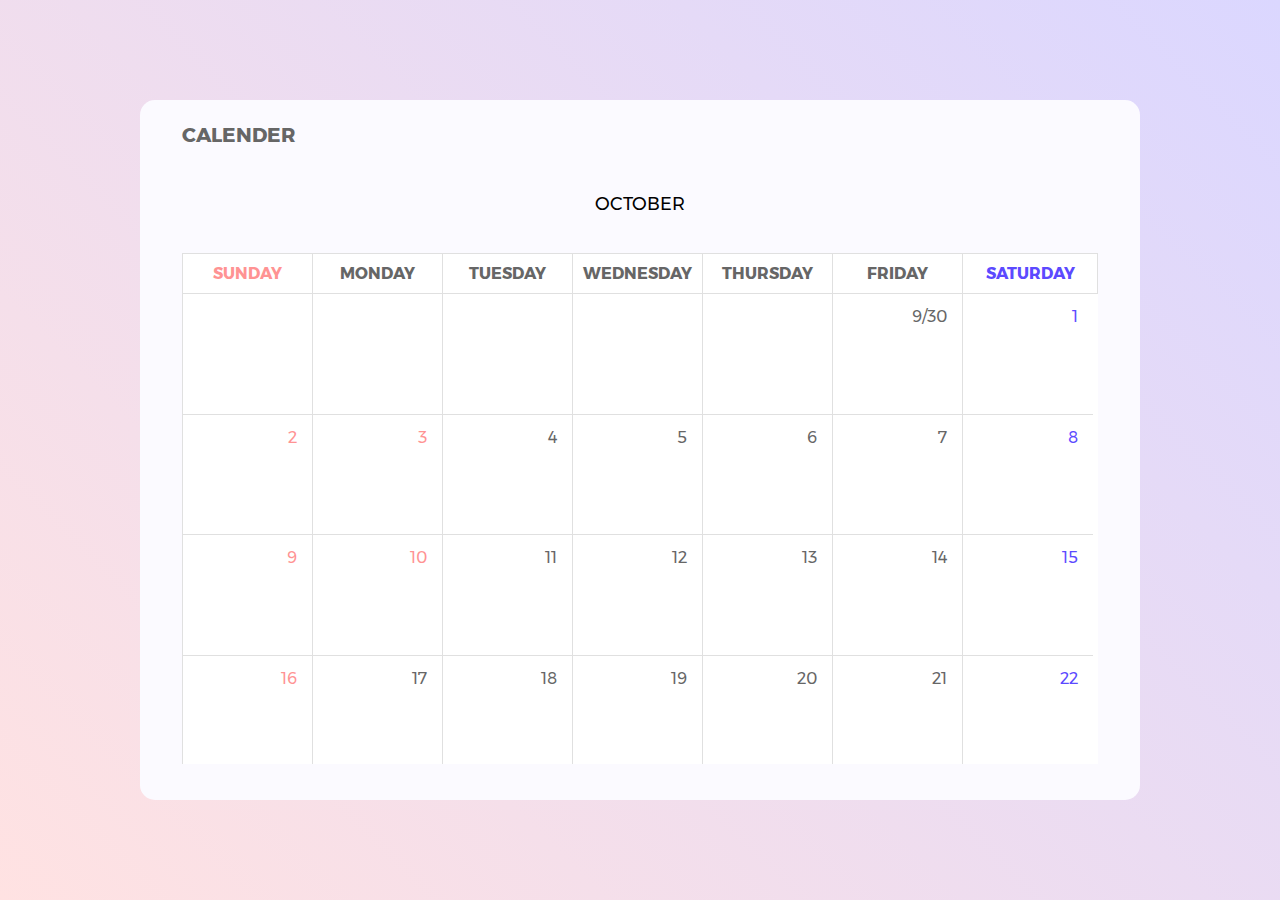
==== index.html @ 1f47ea89 "commit" ====
<!DOCTYPE html>
<html lang="ko">
<head>
    <meta charset="UTF-8">
    <title>예약 캘린더</title>
    <link rel="stylesheet" href="css/style.min.css">
</head>
<body>
    <div class="wrap">
        <div class="inner">
            <h1 class="title">CALENDER</h1>
            <div class="month">OCTOBER</div>
            <table summary="calender">
                <caption>calender</caption>
                <thead>
                    <tr>
                        <th scope="col">SUNDAY</th>
                        <th scope="col">MONDAY</th>
                        <th scope="col">TUESDAY</th>
                        <th scope="col">WEDNESDAY</th>
                        <th scope="col">THURSDAY</th>
                        <th scope="col">FRIDAY</th>
                        <th scope="col">SATURDAY</th>
                    </tr>
                </thead>
                <tbody>
                    <tr>
                        <td></td>
                        <td></td>
                        <td></td>
                        <td></td>
                        <td></td>
                        <td><span>9/30</span></td>
                        <td><span>1</span></td>
                    </tr>
                    <tr>
                        <td><span>2</span></td>
                        <td><span class="holiday">3</span></td>
                        <td><span>4</span></td>
                        <td><span>5</span></td>
                        <td><span>6</span></td>
                        <td><span>7</span></td>
                        <td><span>8</span></td>
                    </tr>
                    <tr>
                        <td><span>9</span></td>
                        <td><span class="holiday">10</span></td>
                        <td><span>11</span></td>
                        <td><span>12</span></td>
                        <td><span>13</span></td>
                        <td><span>14</span></td>
                        <td><span>15</span></td>
                    </tr>
                    <tr>
                        <td><span>16</span></td>
                        <td><span>17</span></td>
                        <td><span>18</span></td>
                        <td><span>19</span></td>
                        <td><span>20</span></td>
                        <td><span>21</span></td>
                        <td><span>22</span></td>
                    </tr>
                    <tr>
                        <td><span>23</span></td>
                        <td><span>24</span></td>
                        <td><span>25</span></td>
                        <td><span>26</span></td>
                        <td><span>27</span></td>
                        <td><span>28</span></td>
                        <td><span>29</span></td>
                    </tr>
                    <tr>
                        <td><span>30</span></td>
                        <td><span>31</span></td>
                        <td></td>
                        <td></td>
                        <td></td>
                        <td></td>
                        <td></td>
                    </tr>
                </tbody>
            </table>
        </div>
    </div>
    <script src="js/jquery.min.js"></script>
    <script src="js/script.js"></script>
</body>
</html>
---- css/style.min.css ----
@font-face{font-family:"Montserrat";font-style:normal;font-weight:100;src:url("../fonts/Montserrat-Thin.ttf") format("truetype")}@font-face{font-family:"Montserrat";font-style:normal;font-weight:200;src:url("../fonts/Montserrat-ExtraLight.ttf") format("truetype")}@font-face{font-family:"Montserrat";font-style:normal;font-weight:300;src:url("../fonts/Montserrat-Light.ttf") format("truetype")}@font-face{font-family:"Montserrat";font-style:normal;font-weight:400;src:url("../fonts/Montserrat-Regular.ttf") format("truetype")}@font-face{font-family:"Montserrat";font-style:normal;font-weight:500;src:url("../fonts/Montserrat-Medium.ttf") format("truetype")}@font-face{font-family:"Montserrat";font-style:normal;font-weight:600;src:url("../fonts/Montserrat-SemiBold.ttf") format("truetype")}@font-face{font-family:"Montserrat";font-style:normal;font-weight:700;src:url("../fonts/Montserrat-Bold.ttf") format("truetype")}@font-face{font-family:"Montserrat";font-style:normal;font-weight:800;src:url("../fonts/Montserrat-ExtraBold.ttf") format("truetype")}@font-face{font-family:"Montserrat";font-style:normal;font-weight:900;src:url("../fonts/Montserrat-Black.ttf") format("truetype")}@font-face{font-family:"NotoSansKR";font-style:normal;font-weight:100;src:url("../fonts/NotoSansKR-Thin.woff") format("woff")}@font-face{font-family:"NotoSansKR";font-style:normal;font-weight:300;src:url("../fonts/NotoSansKR-Light.woff") format("woff")}@font-face{font-family:"NotoSansKR";font-style:normal;font-weight:400;src:url("../fonts/NotoSansKR-Regular.woff") format("woff")}@font-face{font-family:"NotoSansKR";font-style:normal;font-weight:500;src:url("../fonts/NotoSansKR-Medium.woff") format("woff")}@font-face{font-family:"NotoSansKR";font-style:normal;font-weight:700;src:url("../fonts/NotoSansKR-Bold.woff") format("woff")}@font-face{font-family:"NotoSansKR";font-style:normal;font-weight:900;src:url("../fonts/NotoSansKR-Black.woff") format("woff")}*{box-sizing:border-box}html,body,div,span,applet,object,iframe,h1,h2,h3,h4,h5,h6,p,blockquote,pre,a,abbr,acronym,address,big,cite,code,del,dfn,em,img,ins,kbd,q,s,samp,small,strike,strong,sub,sup,tt,var,b,u,i,center,dl,dt,dd,ol,ul,li,fieldset,form,label,legend,table,caption,tbody,tfoot,thead,tr,th,td,article,aside,canvas,details,embed,figure,figcaption,footer,header,hgroup,menu,nav,output,ruby,section,summary,time,mark,audio,video,::placeholder,input,select,option,textarea{margin:0;padding:0;border:0;font-family:"Montserrat","NotoSansKR",sans-serif;font-style:normal;vertical-align:baseline}article,aside,details,figcaption,figure,footer,header,hgroup,menu,nav,section{display:block}body{line-height:1;font-size:100%}ol,ul{list-style:none}blockquote,q{quotes:none}blockquote:before,blockquote:after,q:before,q:after{content:"";content:none}table{border-collapse:collapse;border-spacing:0;margin:0}a{text-decoration:none}input:focus,select:focus,textarea:focus{outline:none}.wrap{display:flex;align-items:center;justify-content:center;width:100%;min-width:1000px;height:100vh;background:linear-gradient(45deg, #ffe2e2, #dbd7ff)}.inner{width:1000px;height:700px;padding:25px 42px;background-color:#fbfaff;border-radius:15px;text-align:center}.title{padding-bottom:50px;color:#666;font-size:20px;text-align:left}.month{font-size:18px;padding-bottom:40px}table{width:100%;background-color:#fff}table caption{display:none}table th,table td{border:1px solid #e0e0e0;color:#666;width:130px}table th:nth-child(1),table th .holiday,table td:nth-child(1),table td .holiday{color:#ff9393}table th:nth-child(7),table td:nth-child(7){color:#5c4aff}table thead{float:left}table thead th{height:40px;padding:12px 0 0}table thead th:nth-child(7){width:135px}table tbody{overflow-x:hidden;overflow-y:auto;float:left;height:470px}table tbody tr{display:table;width:100%}table tbody td{border-top:none;height:120px;padding:15px;text-align:right}table tbody td:nth-child(7){border-right:0}table tbody::-webkit-scrollbar{width:5px;background-color:#dbd7ff}table tbody::-webkit-scrollbar-thumb{height:30%;background:#b4acff;border-radius:10px}
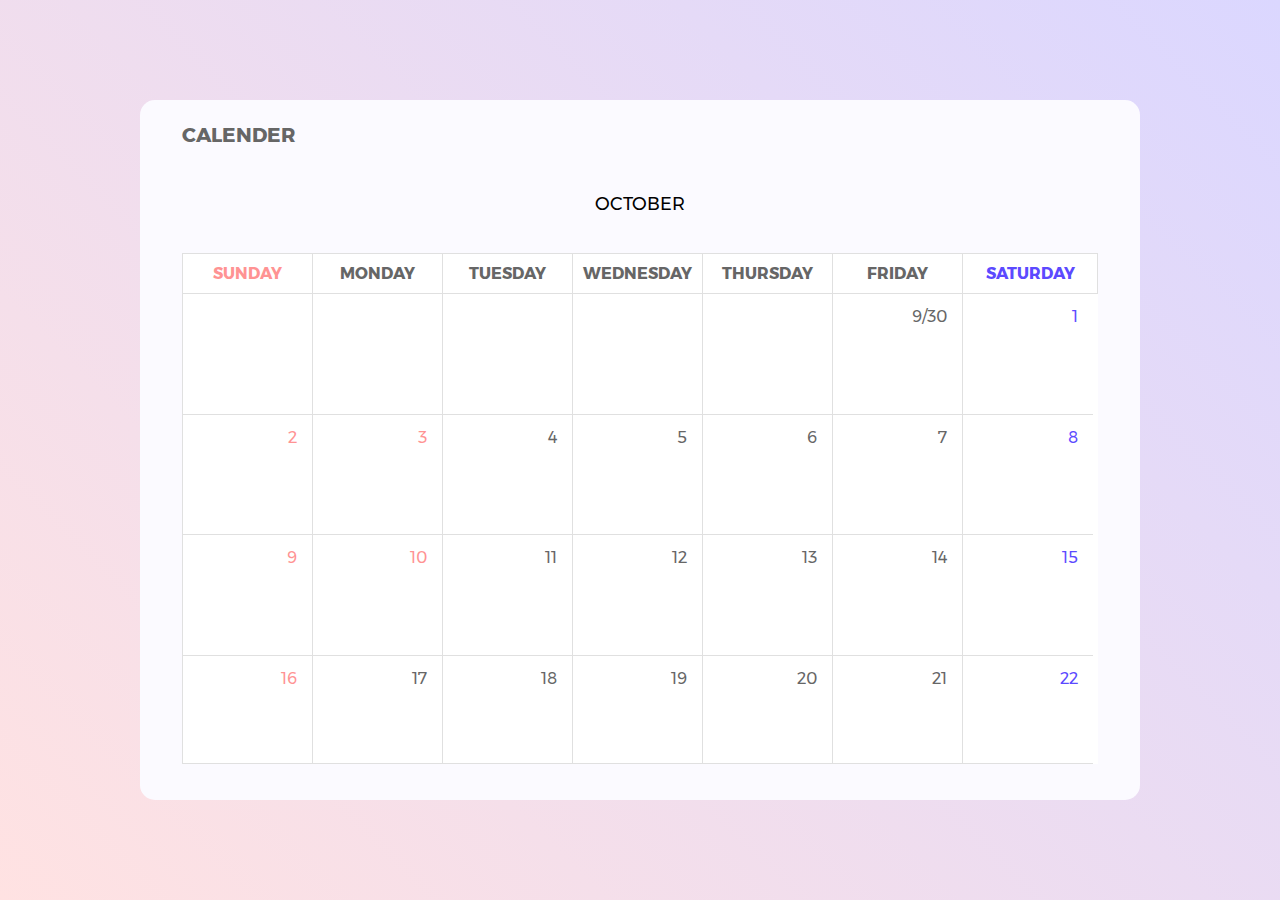
==== commit 2c0ce27e: "commit" ====
--- a/index.html
+++ b/index.html
@@ -30,48 +30,176 @@
                         <td></td>
                         <td></td>
                         <td></td>
-                        <td><span>9/30</span></td>
-                        <td><span>1</span></td>
-                    </tr>
-                    <tr>
-                        <td><span>2</span></td>
-                        <td><span class="holiday">3</span></td>
-                        <td><span>4</span></td>
-                        <td><span>5</span></td>
-                        <td><span>6</span></td>
-                        <td><span>7</span></td>
-                        <td><span>8</span></td>
-                    </tr>
-                    <tr>
-                        <td><span>9</span></td>
-                        <td><span class="holiday">10</span></td>
-                        <td><span>11</span></td>
-                        <td><span>12</span></td>
-                        <td><span>13</span></td>
-                        <td><span>14</span></td>
-                        <td><span>15</span></td>
-                    </tr>
-                    <tr>
-                        <td><span>16</span></td>
-                        <td><span>17</span></td>
-                        <td><span>18</span></td>
-                        <td><span>19</span></td>
-                        <td><span>20</span></td>
-                        <td><span>21</span></td>
-                        <td><span>22</span></td>
-                    </tr>
-                    <tr>
-                        <td><span>23</span></td>
-                        <td><span>24</span></td>
-                        <td><span>25</span></td>
-                        <td><span>26</span></td>
-                        <td><span>27</span></td>
-                        <td><span>28</span></td>
-                        <td><span>29</span></td>
-                    </tr>
-                    <tr>
-                        <td><span>30</span></td>
-                        <td><span>31</span></td>
+                        <td>
+                            <div>
+                                <span>9/30</span>
+                            </div>
+                        </td>
+                        <td>
+                            <div>
+                                <span>1</span>
+                            </div>
+                        </td>
+                    </tr>
+                    <tr>
+                        <td>
+                            <div>
+                                <span>2</span>
+                            </div>
+                        </td>
+                        <td>
+                            <div>
+                                <span class="holiday">3</span>
+                            </div>
+                        </td>
+                        <td>
+                            <div>
+                                <span>4</span>
+                            </div>
+                        </td>
+                        <td>
+                            <div>
+                                <span>5</span>
+                            </div>
+                        </td>
+                        <td>
+                            <div>
+                                <span>6</span>
+                            </div>
+                        </td>
+                        <td>
+                            <div>
+                                <span>7</span>
+                            </div>
+                        </td>
+                        <td>
+                            <div>
+                                <span>8</span>
+                            </div>
+                        </td>
+                    </tr>
+                    <tr>
+                        <td>
+                            <div>
+                                <span>9</span>
+                            </div>
+                        </td>
+                        <td>
+                            <div>
+                                <span class="holiday">10</span>
+                            </div>
+                        </td>
+                        <td>
+                            <div>
+                                <span>11</span>
+                            </div>
+                        </td>
+                        <td>
+                            <div>
+                                <span>12</span>
+                            </div>
+                        </td>
+                        <td>
+                            <div>
+                                <span>13</span>
+                            </div>
+                        </td>
+                        <td>
+                            <div>
+                                <span>14</span>
+                            </div>
+                        </td>
+                        <td>
+                            <div>
+                                <span>15</span>
+                            </div>
+                        </td>
+                    </tr>
+                    <tr>
+                        <td>
+                            <div>
+                                <span>16</span>
+                            </div>
+                        </td>
+                        <td>
+                            <div>
+                                <span>17</span>
+                            </div>
+                        </td>
+                        <td>
+                            <div>
+                                <span>18</span>
+                            </div>
+                        </td>
+                        <td>
+                            <div>
+                                <span>19</span>
+                            </div>
+                        </td>
+                        <td>
+                            <div>
+                                <span>20</span>
+                            </div>
+                        </td>
+                        <td>
+                            <div>
+                                <span>21</span>
+                            </div>
+                        </td>
+                        <td>
+                            <div>
+                                <span>22</span>
+                            </div>
+                        </td>
+                    </tr>
+                    <tr>
+                        <td>
+                            <div>
+                                <span>23</span>
+                            </div>
+                        </td>
+                        <td>
+                            <div>
+                                <span>24</span>
+                            </div>
+                        </td>
+                        <td>
+                            <div>
+                                <span>25</span>
+                            </div>
+                        </td>
+                        <td>
+                            <div>
+                                <span>26</span>
+                            </div>
+                        </td>
+                        <td>
+                            <div>
+                                <span>27</span>
+                            </div>
+                        </td>
+                        <td>
+                            <div>
+                                <span>28</span>
+                            </div>
+                        </td>
+                        <td>
+                            <div>
+                                <span>29</span>
+                            </div>
+                        </td>
+                    </tr>
+                    <tr>
+                        <td>
+                            <div>
+                                <span>30</span>
+                            </div>
+                        </td>
+                        <td>
+                            <div>
+                                <span>31</span>
+                            </div>
+                        </td>
                         <td></td>
                         <td></td>
                         <td></td>
--- a/css/style.min.css
+++ b/css/style.min.css
@@ -1 +1 @@
-@font-face{font-family:"Montserrat";font-style:normal;font-weight:100;src:url("../fonts/Montserrat-Thin.ttf") format("truetype")}@font-face{font-family:"Montserrat";font-style:normal;font-weight:200;src:url("../fonts/Montserrat-ExtraLight.ttf") format("truetype")}@font-face{font-family:"Montserrat";font-style:normal;font-weight:300;src:url("../fonts/Montserrat-Light.ttf") format("truetype")}@font-face{font-family:"Montserrat";font-style:normal;font-weight:400;src:url("../fonts/Montserrat-Regular.ttf") format("truetype")}@font-face{font-family:"Montserrat";font-style:normal;font-weight:500;src:url("../fonts/Montserrat-Medium.ttf") format("truetype")}@font-face{font-family:"Montserrat";font-style:normal;font-weight:600;src:url("../fonts/Montserrat-SemiBold.ttf") format("truetype")}@font-face{font-family:"Montserrat";font-style:normal;font-weight:700;src:url("../fonts/Montserrat-Bold.ttf") format("truetype")}@font-face{font-family:"Montserrat";font-style:normal;font-weight:800;src:url("../fonts/Montserrat-ExtraBold.ttf") format("truetype")}@font-face{font-family:"Montserrat";font-style:normal;font-weight:900;src:url("../fonts/Montserrat-Black.ttf") format("truetype")}@font-face{font-family:"NotoSansKR";font-style:normal;font-weight:100;src:url("../fonts/NotoSansKR-Thin.woff") format("woff")}@font-face{font-family:"NotoSansKR";font-style:normal;font-weight:300;src:url("../fonts/NotoSansKR-Light.woff") format("woff")}@font-face{font-family:"NotoSansKR";font-style:normal;font-weight:400;src:url("../fonts/NotoSansKR-Regular.woff") format("woff")}@font-face{font-family:"NotoSansKR";font-style:normal;font-weight:500;src:url("../fonts/NotoSansKR-Medium.woff") format("woff")}@font-face{font-family:"NotoSansKR";font-style:normal;font-weight:700;src:url("../fonts/NotoSansKR-Bold.woff") format("woff")}@font-face{font-family:"NotoSansKR";font-style:normal;font-weight:900;src:url("../fonts/NotoSansKR-Black.woff") format("woff")}*{box-sizing:border-box}html,body,div,span,applet,object,iframe,h1,h2,h3,h4,h5,h6,p,blockquote,pre,a,abbr,acronym,address,big,cite,code,del,dfn,em,img,ins,kbd,q,s,samp,small,strike,strong,sub,sup,tt,var,b,u,i,center,dl,dt,dd,ol,ul,li,fieldset,form,label,legend,table,caption,tbody,tfoot,thead,tr,th,td,article,aside,canvas,details,embed,figure,figcaption,footer,header,hgroup,menu,nav,output,ruby,section,summary,time,mark,audio,video,::placeholder,input,select,option,textarea{margin:0;padding:0;border:0;font-family:"Montserrat","NotoSansKR",sans-serif;font-style:normal;vertical-align:baseline}article,aside,details,figcaption,figure,footer,header,hgroup,menu,nav,section{display:block}body{line-height:1;font-size:100%}ol,ul{list-style:none}blockquote,q{quotes:none}blockquote:before,blockquote:after,q:before,q:after{content:"";content:none}table{border-collapse:collapse;border-spacing:0;margin:0}a{text-decoration:none}input:focus,select:focus,textarea:focus{outline:none}.wrap{display:flex;align-items:center;justify-content:center;width:100%;min-width:1000px;height:100vh;background:linear-gradient(45deg, #ffe2e2, #dbd7ff)}.inner{width:1000px;height:700px;padding:25px 42px;background-color:#fbfaff;border-radius:15px;text-align:center}.title{padding-bottom:50px;color:#666;font-size:20px;text-align:left}.month{font-size:18px;padding-bottom:40px}table{width:100%;background-color:#fff}table caption{display:none}table th,table td{border:1px solid #e0e0e0;color:#666;width:130px}table th:nth-child(1),table th .holiday,table td:nth-child(1),table td .holiday{color:#ff9393}table th:nth-child(7),table td:nth-child(7){color:#5c4aff}table thead{float:left}table thead th{height:40px;padding:12px 0 0}table thead th:nth-child(7){width:135px}table tbody{overflow-x:hidden;overflow-y:auto;float:left;height:470px}table tbody tr{display:table;width:100%}table tbody td{border-top:none;height:120px;padding:15px;text-align:right}table tbody td:nth-child(7){border-right:0}table tbody::-webkit-scrollbar{width:5px;background-color:#dbd7ff}table tbody::-webkit-scrollbar-thumb{height:30%;background:#b4acff;border-radius:10px}+@font-face{font-family:"Montserrat";font-style:normal;font-weight:100;src:url("../fonts/Montserrat-Thin.ttf") format("truetype")}@font-face{font-family:"Montserrat";font-style:normal;font-weight:200;src:url("../fonts/Montserrat-ExtraLight.ttf") format("truetype")}@font-face{font-family:"Montserrat";font-style:normal;font-weight:300;src:url("../fonts/Montserrat-Light.ttf") format("truetype")}@font-face{font-family:"Montserrat";font-style:normal;font-weight:400;src:url("../fonts/Montserrat-Regular.ttf") format("truetype")}@font-face{font-family:"Montserrat";font-style:normal;font-weight:500;src:url("../fonts/Montserrat-Medium.ttf") format("truetype")}@font-face{font-family:"Montserrat";font-style:normal;font-weight:600;src:url("../fonts/Montserrat-SemiBold.ttf") format("truetype")}@font-face{font-family:"Montserrat";font-style:normal;font-weight:700;src:url("../fonts/Montserrat-Bold.ttf") format("truetype")}@font-face{font-family:"Montserrat";font-style:normal;font-weight:800;src:url("../fonts/Montserrat-ExtraBold.ttf") format("truetype")}@font-face{font-family:"Montserrat";font-style:normal;font-weight:900;src:url("../fonts/Montserrat-Black.ttf") format("truetype")}@font-face{font-family:"NotoSansKR";font-style:normal;font-weight:100;src:url("../fonts/NotoSansKR-Thin.woff") format("woff")}@font-face{font-family:"NotoSansKR";font-style:normal;font-weight:300;src:url("../fonts/NotoSansKR-Light.woff") format("woff")}@font-face{font-family:"NotoSansKR";font-style:normal;font-weight:400;src:url("../fonts/NotoSansKR-Regular.woff") format("woff")}@font-face{font-family:"NotoSansKR";font-style:normal;font-weight:500;src:url("../fonts/NotoSansKR-Medium.woff") format("woff")}@font-face{font-family:"NotoSansKR";font-style:normal;font-weight:700;src:url("../fonts/NotoSansKR-Bold.woff") format("woff")}@font-face{font-family:"NotoSansKR";font-style:normal;font-weight:900;src:url("../fonts/NotoSansKR-Black.woff") format("woff")}*{box-sizing:border-box}html,body,div,span,applet,object,iframe,h1,h2,h3,h4,h5,h6,p,blockquote,pre,a,abbr,acronym,address,big,cite,code,del,dfn,em,img,ins,kbd,q,s,samp,small,strike,strong,sub,sup,tt,var,b,u,i,center,dl,dt,dd,ol,ul,li,fieldset,form,label,legend,table,caption,tbody,tfoot,thead,tr,th,td,article,aside,canvas,details,embed,figure,figcaption,footer,header,hgroup,menu,nav,output,ruby,section,summary,time,mark,audio,video,::placeholder,input,select,option,textarea{margin:0;padding:0;border:0;font-family:"Montserrat","NotoSansKR",sans-serif;font-style:normal;vertical-align:baseline}article,aside,details,figcaption,figure,footer,header,hgroup,menu,nav,section{display:block}body{line-height:1;font-size:100%}ol,ul{list-style:none}blockquote,q{quotes:none}blockquote:before,blockquote:after,q:before,q:after{content:"";content:none}table{border-collapse:collapse;border-spacing:0;margin:0}a{text-decoration:none}input:focus,select:focus,textarea:focus{outline:none}.wrap{display:flex;align-items:center;justify-content:center;width:100%;min-width:1000px;height:100vh;background:linear-gradient(45deg, #ffe2e2, #dbd7ff)}.inner{width:1000px;height:700px;padding:25px 42px;background-color:#fbfaff;border-radius:15px;text-align:center}.title{padding-bottom:50px;color:#666;font-size:20px;text-align:left}.month{font-size:18px;padding-bottom:40px}table{width:100%;background-color:#fff}table caption{display:none}table th,table td{border:1px solid #e0e0e0;color:#666;width:130px}table th:nth-child(1),table th .holiday,table td:nth-child(1),table td .holiday{color:#ff9393}table th:nth-child(7),table td:nth-child(7){color:#5c4aff}table thead{float:left}table thead th{height:40px;padding:12px 0 0}table thead th:nth-child(7){width:135px}table tbody{overflow-x:hidden;overflow-y:auto;float:left;height:470px;border-bottom:1px solid #e0e0e0}table tbody tr{display:table;width:100%}table tbody tr:last-child td{border-bottom:0}table tbody td{border-top:none;height:120px;padding:15px;text-align:right}table tbody td:nth-child(7){border-right:0}table tbody::-webkit-scrollbar{width:5px;background-color:#dbd7ff}table tbody::-webkit-scrollbar-thumb{height:30%;background:#b4acff;border-radius:10px}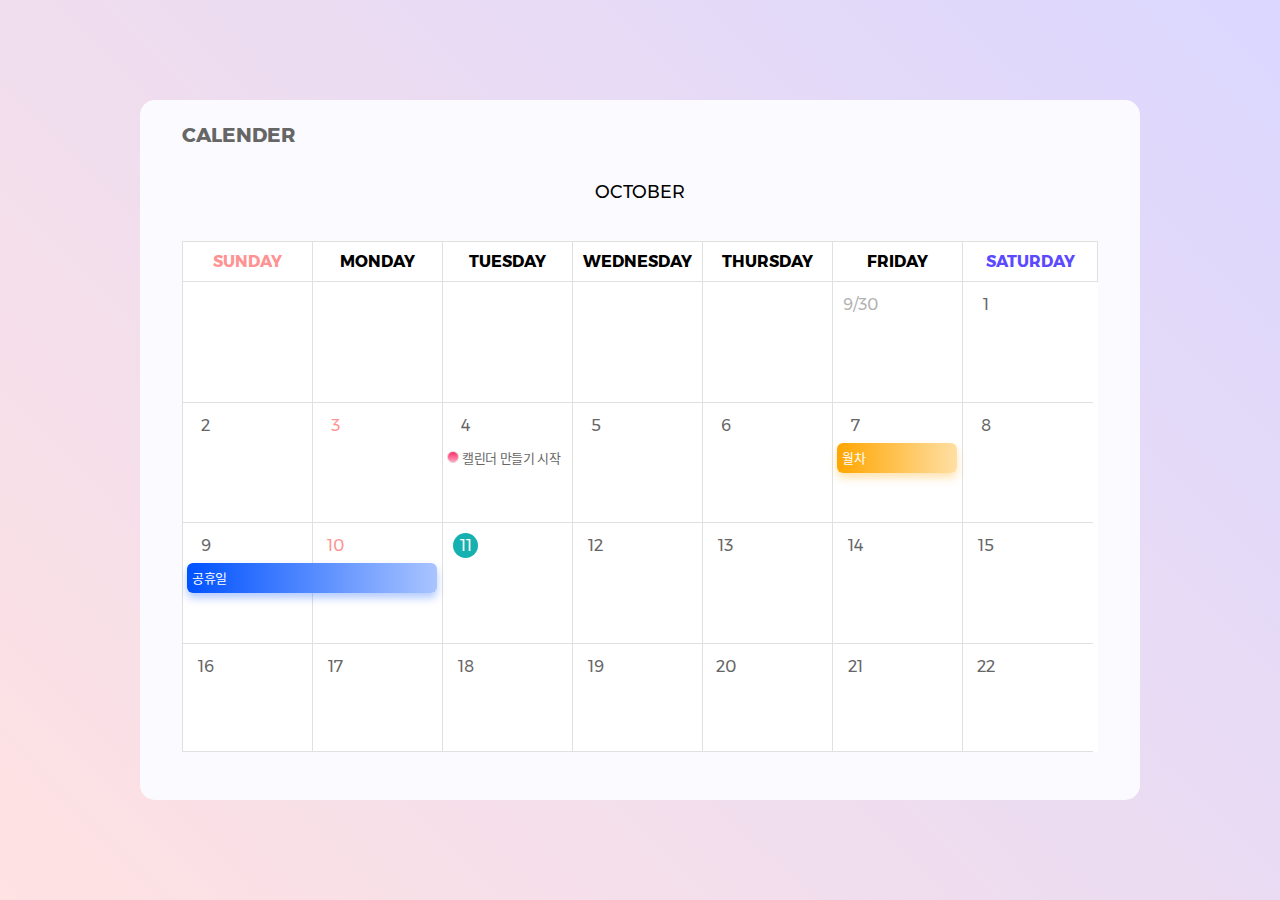
==== commit fe03e1a3: "commit" ====
--- a/index.html
+++ b/index.html
@@ -2,7 +2,7 @@
 <html lang="ko">
 <head>
     <meta charset="UTF-8">
-    <title>예약 캘린더</title>
+    <title>table로만 만든 예약 캘린더</title>
     <link rel="stylesheet" href="css/style.min.css">
 </head>
 <body>
@@ -32,7 +32,7 @@
                         <td></td>
                         <td>
                             <div>
-                                <span>9/30</span>
+                                <span class="outmonth">9/30</span>
                             </div>
                         </td>
                         <td>
@@ -55,6 +55,7 @@
                         <td>
                             <div>
                                 <span>4</span>
+                                <p class="schedule type_01">캘린더 만들기 시작</p>
                             </div>
                         </td>
                         <td>
@@ -70,6 +71,7 @@
                         <td>
                             <div>
                                 <span>7</span>
+                                <p class="schedule type_02">월차</p>
                             </div>
                         </td>
                         <td>
@@ -82,6 +84,7 @@
                         <td>
                             <div>
                                 <span>9</span>
+                                <p class="schedule type_03">공휴일</p>
                             </div>
                         </td>
                         <td>
@@ -91,7 +94,7 @@
                         </td>
                         <td>
                             <div>
-                                <span>11</span>
+                                <span class="today">11</span>
                             </div>
                         </td>
                         <td>
@@ -161,6 +164,7 @@
                         <td>
                             <div>
                                 <span>24</span>
+                                <p class="schedule type_04">워킹데이</p>
                             </div>
                         </td>
                         <td>
@@ -200,7 +204,11 @@
                                 <span>31</span>
                             </div>
                         </td>
-                        <td></td>
+                        <td>
+                            <div>
+                                <span class="outmonth">11/1</span>
+                            </div>
+                        </td>
                         <td></td>
                         <td></td>
                         <td></td>
--- a/css/style.min.css
+++ b/css/style.min.css
@@ -1 +1 @@
-@font-face{font-family:"Montserrat";font-style:normal;font-weight:100;src:url("../fonts/Montserrat-Thin.ttf") format("truetype")}@font-face{font-family:"Montserrat";font-style:normal;font-weight:200;src:url("../fonts/Montserrat-ExtraLight.ttf") format("truetype")}@font-face{font-family:"Montserrat";font-style:normal;font-weight:300;src:url("../fonts/Montserrat-Light.ttf") format("truetype")}@font-face{font-family:"Montserrat";font-style:normal;font-weight:400;src:url("../fonts/Montserrat-Regular.ttf") format("truetype")}@font-face{font-family:"Montserrat";font-style:normal;font-weight:500;src:url("../fonts/Montserrat-Medium.ttf") format("truetype")}@font-face{font-family:"Montserrat";font-style:normal;font-weight:600;src:url("../fonts/Montserrat-SemiBold.ttf") format("truetype")}@font-face{font-family:"Montserrat";font-style:normal;font-weight:700;src:url("../fonts/Montserrat-Bold.ttf") format("truetype")}@font-face{font-family:"Montserrat";font-style:normal;font-weight:800;src:url("../fonts/Montserrat-ExtraBold.ttf") format("truetype")}@font-face{font-family:"Montserrat";font-style:normal;font-weight:900;src:url("../fonts/Montserrat-Black.ttf") format("truetype")}@font-face{font-family:"NotoSansKR";font-style:normal;font-weight:100;src:url("../fonts/NotoSansKR-Thin.woff") format("woff")}@font-face{font-family:"NotoSansKR";font-style:normal;font-weight:300;src:url("../fonts/NotoSansKR-Light.woff") format("woff")}@font-face{font-family:"NotoSansKR";font-style:normal;font-weight:400;src:url("../fonts/NotoSansKR-Regular.woff") format("woff")}@font-face{font-family:"NotoSansKR";font-style:normal;font-weight:500;src:url("../fonts/NotoSansKR-Medium.woff") format("woff")}@font-face{font-family:"NotoSansKR";font-style:normal;font-weight:700;src:url("../fonts/NotoSansKR-Bold.woff") format("woff")}@font-face{font-family:"NotoSansKR";font-style:normal;font-weight:900;src:url("../fonts/NotoSansKR-Black.woff") format("woff")}*{box-sizing:border-box}html,body,div,span,applet,object,iframe,h1,h2,h3,h4,h5,h6,p,blockquote,pre,a,abbr,acronym,address,big,cite,code,del,dfn,em,img,ins,kbd,q,s,samp,small,strike,strong,sub,sup,tt,var,b,u,i,center,dl,dt,dd,ol,ul,li,fieldset,form,label,legend,table,caption,tbody,tfoot,thead,tr,th,td,article,aside,canvas,details,embed,figure,figcaption,footer,header,hgroup,menu,nav,output,ruby,section,summary,time,mark,audio,video,::placeholder,input,select,option,textarea{margin:0;padding:0;border:0;font-family:"Montserrat","NotoSansKR",sans-serif;font-style:normal;vertical-align:baseline}article,aside,details,figcaption,figure,footer,header,hgroup,menu,nav,section{display:block}body{line-height:1;font-size:100%}ol,ul{list-style:none}blockquote,q{quotes:none}blockquote:before,blockquote:after,q:before,q:after{content:"";content:none}table{border-collapse:collapse;border-spacing:0;margin:0}a{text-decoration:none}input:focus,select:focus,textarea:focus{outline:none}.wrap{display:flex;align-items:center;justify-content:center;width:100%;min-width:1000px;height:100vh;background:linear-gradient(45deg, #ffe2e2, #dbd7ff)}.inner{width:1000px;height:700px;padding:25px 42px;background-color:#fbfaff;border-radius:15px;text-align:center}.title{padding-bottom:50px;color:#666;font-size:20px;text-align:left}.month{font-size:18px;padding-bottom:40px}table{width:100%;background-color:#fff}table caption{display:none}table th,table td{border:1px solid #e0e0e0;color:#666;width:130px}table th:nth-child(1),table th .holiday,table td:nth-child(1),table td .holiday{color:#ff9393}table th:nth-child(7),table td:nth-child(7){color:#5c4aff}table thead{float:left}table thead th{height:40px;padding:12px 0 0}table thead th:nth-child(7){width:135px}table tbody{overflow-x:hidden;overflow-y:auto;float:left;height:470px;border-bottom:1px solid #e0e0e0}table tbody tr{display:table;width:100%}table tbody tr:last-child td{border-bottom:0}table tbody td{border-top:none;height:120px;padding:15px;text-align:right}table tbody td:nth-child(7){border-right:0}table tbody::-webkit-scrollbar{width:5px;background-color:#dbd7ff}table tbody::-webkit-scrollbar-thumb{height:30%;background:#b4acff;border-radius:10px}+@font-face{font-family:"Montserrat";font-style:normal;font-weight:100;src:url("../fonts/Montserrat-Thin.ttf") format("truetype")}@font-face{font-family:"Montserrat";font-style:normal;font-weight:200;src:url("../fonts/Montserrat-ExtraLight.ttf") format("truetype")}@font-face{font-family:"Montserrat";font-style:normal;font-weight:300;src:url("../fonts/Montserrat-Light.ttf") format("truetype")}@font-face{font-family:"Montserrat";font-style:normal;font-weight:400;src:url("../fonts/Montserrat-Regular.ttf") format("truetype")}@font-face{font-family:"Montserrat";font-style:normal;font-weight:500;src:url("../fonts/Montserrat-Medium.ttf") format("truetype")}@font-face{font-family:"Montserrat";font-style:normal;font-weight:600;src:url("../fonts/Montserrat-SemiBold.ttf") format("truetype")}@font-face{font-family:"Montserrat";font-style:normal;font-weight:700;src:url("../fonts/Montserrat-Bold.ttf") format("truetype")}@font-face{font-family:"Montserrat";font-style:normal;font-weight:800;src:url("../fonts/Montserrat-ExtraBold.ttf") format("truetype")}@font-face{font-family:"Montserrat";font-style:normal;font-weight:900;src:url("../fonts/Montserrat-Black.ttf") format("truetype")}@font-face{font-family:"NotoSansKR";font-style:normal;font-weight:100;src:url("../fonts/NotoSansKR-Thin.woff") format("woff")}@font-face{font-family:"NotoSansKR";font-style:normal;font-weight:300;src:url("../fonts/NotoSansKR-Light.woff") format("woff")}@font-face{font-family:"NotoSansKR";font-style:normal;font-weight:400;src:url("../fonts/NotoSansKR-Regular.woff") format("woff")}@font-face{font-family:"NotoSansKR";font-style:normal;font-weight:500;src:url("../fonts/NotoSansKR-Medium.woff") format("woff")}@font-face{font-family:"NotoSansKR";font-style:normal;font-weight:700;src:url("../fonts/NotoSansKR-Bold.woff") format("woff")}@font-face{font-family:"NotoSansKR";font-style:normal;font-weight:900;src:url("../fonts/NotoSansKR-Black.woff") format("woff")}*{box-sizing:border-box}html,body,div,span,applet,object,iframe,h1,h2,h3,h4,h5,h6,p,blockquote,pre,a,abbr,acronym,address,big,cite,code,del,dfn,em,img,ins,kbd,q,s,samp,small,strike,strong,sub,sup,tt,var,b,u,i,center,dl,dt,dd,ol,ul,li,fieldset,form,label,legend,table,caption,tbody,tfoot,thead,tr,th,td,article,aside,canvas,details,embed,figure,figcaption,footer,header,hgroup,menu,nav,output,ruby,section,summary,time,mark,audio,video,::placeholder,input,select,option,textarea{margin:0;padding:0;border:0;font-family:"Montserrat","NotoSansKR",sans-serif;font-style:normal;vertical-align:baseline}article,aside,details,figcaption,figure,footer,header,hgroup,menu,nav,section{display:block}body{line-height:1;font-size:100%}ol,ul{list-style:none}blockquote,q{quotes:none}blockquote:before,blockquote:after,q:before,q:after{content:"";content:none}table{border-collapse:collapse;border-spacing:0;margin:0}a{text-decoration:none}input:focus,select:focus,textarea:focus{outline:none}.wrap{display:flex;align-items:center;justify-content:center;width:100%;min-width:1000px;height:100vh;background:linear-gradient(45deg, #ffe2e2, #dbd7ff)}.inner{width:1000px;height:700px;padding:25px 42px;background-color:#fbfaff;border-radius:15px;text-align:center}.title{padding-bottom:38px;color:#666;font-size:20px;text-align:left}.month{font-size:18px;padding-bottom:40px}table{width:100%;background-color:#fff}table caption{display:none}table th,table td{border:1px solid #e0e0e0;width:130px}table th:nth-child(1),table td:nth-child(1){color:#ff9393}table th:nth-child(7),table td:nth-child(7){color:#5c4aff}table thead{float:left}table thead th{height:40px;padding:12px 0 0}table thead th:nth-child(7){width:135px}table tbody{overflow-x:hidden;overflow-y:auto;float:left;height:470px;border-bottom:1px solid #e0e0e0}table tbody tr{display:table;width:100%}table tbody tr:last-child td{border-bottom:0}table tbody td{height:120px;padding:10px;border-top:0;text-align:left}table tbody td:nth-child(7){border-right:0}table tbody td div{position:relative}table tbody::-webkit-scrollbar{width:5px;background-color:#dbd7ff}table tbody::-webkit-scrollbar-thumb{height:30%;background:#b4acff;border-radius:10px}.holiday{color:#ff9393}span{display:inline-block;width:25px;height:25px;color:#666;line-height:25px;text-align:center}span.today{position:relative;border-radius:50%;color:#fff;background-color:#15b1b1}span.outmonth{width:100%;text-align:left;opacity:.5}.schedule{position:absolute;height:30px;top:30px;left:-6px;padding:0 5px;border-radius:6px;color:#fff;font-size:13px;line-height:30px;letter-spacing:-0.35px}.schedule.type_01{padding:0 0 0 15px;width:120px;color:#666}.schedule.type_01::before{position:absolute;content:"";width:10px;height:10px;left:0;top:8px;border:1px solid #e0e0e0;border-radius:50%;background:linear-gradient(#ff2c6b, #ffa3bf)}.schedule.type_02{width:120px;background:linear-gradient(90deg, #ffa600, #ffdfa4);box-shadow:0 5px 8px rgba(255,166,0,.3)}.schedule.type_03{width:250px;background:linear-gradient(90deg, #0051ff, #a9c4ff);box-shadow:0 5px 8px rgba(0,81,255,.3)}.schedule.type_04{width:640px;background:linear-gradient(90deg, #5900ff, #d376ff);box-shadow:0 5px 8px rgba(89,0,255,.3)}